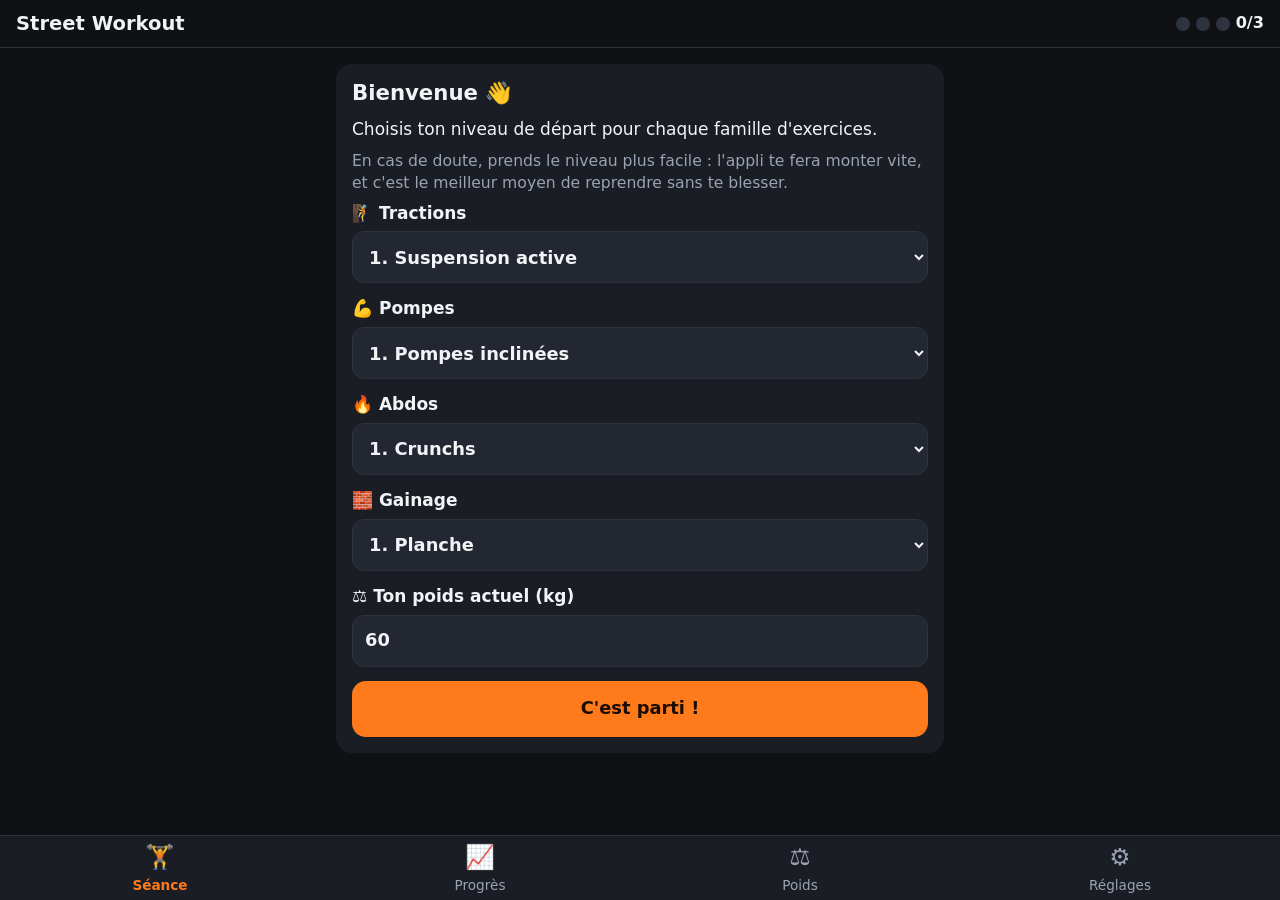
==== index.html @ 9a68c2a1 "Add files via upload" ====
<!DOCTYPE html>
<html lang="fr">
<head>
  <meta charset="UTF-8">
  <meta name="viewport" content="width=device-width, initial-scale=1, viewport-fit=cover">
  <meta name="theme-color" content="#0f1115">
  <meta name="description" content="Mes séances de street workout et ma progression">
  <title>Street Workout</title>

  <!-- Pour l'installation sur l'écran d'accueil -->
  <link rel="manifest" href="manifest.json">
  <link rel="icon" href="icones/icone-192.png">
  <!-- Spécial iPhone : icône, nom et barre du haut quand l'appli est installée -->
  <link rel="apple-touch-icon" href="icones/icone-180.png">
  <meta name="apple-mobile-web-app-capable" content="yes">
  <meta name="mobile-web-app-capable" content="yes">
  <meta name="apple-mobile-web-app-title" content="Workout">
  <meta name="apple-mobile-web-app-status-bar-style" content="black">

  <link rel="stylesheet" href="style.css">
</head>
<body>

  <!-- En-tête : titre + compteur de séances de la semaine -->
  <header class="entete">
    <h1>Street Workout</h1>
    <div id="compteur-semaine" class="compteur"></div>
  </header>

  <!-- Le contenu de l'onglet choisi est dessiné ici par app.js -->
  <main id="vue"></main>

  <!-- Barre d'onglets en bas de l'écran -->
  <nav class="onglets">
    <button data-action="onglet" data-vue="seance"><span>🏋️</span>Séance</button>
    <button data-action="onglet" data-vue="progres"><span>📈</span>Progrès</button>
    <button data-action="onglet" data-vue="poids"><span>⚖️</span>Poids</button>
    <button data-action="onglet" data-vue="reglages"><span>⚙️</span>Réglages</button>
  </nav>

  <!-- Minuteur plein écran (caché tant qu'il ne tourne pas) -->
  <div id="minuteur" class="minuteur cache">
    <div id="minuteur-titre" class="minuteur-titre">Repos</div>
    <div id="minuteur-temps" class="minuteur-temps">1:30</div>
    <div id="minuteur-sous" class="minuteur-sous"></div>
    <div class="minuteur-boutons">
      <button class="btn secondaire" data-action="minuteur-moins">−15 s</button>
      <button class="btn secondaire" data-action="minuteur-plus">+15 s</button>
    </div>
    <button class="btn principal" data-action="minuteur-passer">Passer ⏭</button>
  </div>

  <!-- Petit message temporaire -->
  <div id="toast" class="toast cache"></div>

  <!-- Le code de l'appli (l'ordre compte !) -->
  <script src="exercices.js"></script>
  <script src="progression.js"></script>
  <script src="app.js"></script>
</body>
</html>
---- style.css ----
/* =====================================================================
   style.css — LE DESIGN (mode sombre, pensé pour le téléphone)
   ===================================================================== */

/* Les couleurs de l'appli : change-les ici pour tout modifier d'un coup */
:root {
  --fond: #0f1115;
  --carte: #1a1d24;
  --carte-2: #232731;
  --ligne: #2e3340;
  --texte: #f1f3f6;
  --texte-doux: #9aa3b2;
  --accent: #ff7a1a;       /* orange */
  --accent-fonce: #c85a0a;
  --vert: #34c759;
  --rouge: #ff5a4f;
  --rayon: 16px;
  color-scheme: dark;
}

* { box-sizing: border-box; }

html, body {
  margin: 0;
  background: var(--fond);
  color: var(--texte);
  font-family: system-ui, -apple-system, "Segoe UI", Roboto, sans-serif;
  font-size: 17px;
  line-height: 1.4;
  -webkit-tap-highlight-color: transparent;
}

h1, h2, h3 { margin: 0; line-height: 1.2; }
h2 { font-size: 1.25rem; margin-bottom: 12px; }
h3 { font-size: 1.1rem; }
p { margin: 8px 0; }
.doux { color: var(--texte-doux); font-size: 0.92rem; }
.cache { display: none !important; }

/* ---------- En-tête ---------- */
.entete {
  position: sticky; top: 0; z-index: 10;
  display: flex; align-items: center; justify-content: space-between; gap: 8px;
  padding: calc(12px + env(safe-area-inset-top)) 16px 12px;
  background: var(--fond);
  border-bottom: 1px solid var(--ligne);
}
.entete h1 { font-size: 1.15rem; }
.compteur { display: flex; align-items: center; gap: 6px; font-weight: 600; font-size: 0.95rem; }
.point { width: 14px; height: 14px; border-radius: 50%; background: var(--ligne); }
.point.plein { background: var(--vert); }

/* ---------- Contenu ---------- */
main {
  max-width: 640px; margin: 0 auto;
  padding: 16px 16px calc(96px + env(safe-area-inset-bottom));
}

.carte {
  background: var(--carte);
  border-radius: var(--rayon);
  padding: 16px;
  margin-bottom: 16px;
}

/* ---------- Boutons ---------- */
button, input, select { font: inherit; color: inherit; }
button { cursor: pointer; }

.btn {
  display: block; width: 100%;
  min-height: 56px; padding: 12px 16px;
  border: none; border-radius: 14px;
  font-size: 1.05rem; font-weight: 700;
  text-align: center;
}
.btn + .btn { margin-top: 10px; }
.btn.principal { background: var(--accent); color: #1a0c00; }
.btn.principal:active { background: var(--accent-fonce); }
.btn.secondaire { background: var(--carte-2); color: var(--texte); border: 1px solid var(--ligne); }
.btn.danger { background: transparent; color: var(--rouge); border: 1px solid var(--rouge); }
.btn.petit { min-height: 44px; font-size: 0.95rem; font-weight: 600; }

/* ---------- Formulaires ---------- */
label.champ { display: block; margin-bottom: 14px; font-weight: 600; }
label.champ small { display: block; font-weight: 400; color: var(--texte-doux); }
input[type="number"], input[type="text"], select {
  display: block; width: 100%;
  min-height: 52px; margin-top: 6px; padding: 10px 12px;
  background: var(--carte-2); border: 1px solid var(--ligne); border-radius: 12px;
  font-size: 1.05rem;
}
/* Cacher les petites flèches des cases de nombres (on a nos boutons + / −) */
input[type="number"] { -moz-appearance: textfield; appearance: textfield; }
input::-webkit-outer-spin-button, input::-webkit-inner-spin-button { -webkit-appearance: none; margin: 0; }
input:focus, select:focus { outline: 2px solid var(--accent); outline-offset: 1px; }
.case { display: flex; align-items: center; gap: 12px; min-height: 48px; font-weight: 600; }
.case input { width: 24px; height: 24px; accent-color: var(--accent); }

.ligne-saisie { display: flex; gap: 10px; align-items: stretch; }
.ligne-saisie input { margin-top: 0; flex: 1; min-width: 0; }
.ligne-saisie .btn { width: auto; }

/* ---------- Séance ---------- */
.liste-plan { list-style: none; padding: 0; margin: 0 0 16px; }
.liste-plan li {
  display: flex; align-items: center; gap: 12px;
  padding: 12px 0; border-bottom: 1px solid var(--ligne);
}
.liste-plan li:last-child { border-bottom: none; }
.liste-plan .emoji { font-size: 1.6rem; }
.liste-plan .cible { margin-left: auto; font-weight: 700; color: var(--accent); white-space: nowrap; }

.avancement { height: 8px; border-radius: 4px; background: var(--ligne); overflow: hidden; margin: 8px 0 4px; }
.avancement > div { height: 100%; background: var(--accent); }
.avancement.vert > div { background: var(--vert); }

.exo.termine { outline: 2px solid var(--vert); }
.exo-entete { display: flex; align-items: center; gap: 12px; margin-bottom: 8px; }
.exo-entete .emoji { font-size: 2rem; }
.exo-famille { color: var(--texte-doux); font-size: 0.85rem; }
.objectif { font-size: 1rem; margin-bottom: 8px; }
.objectif b { color: var(--accent); font-size: 1.15rem; }

details { margin: 8px 0 12px; background: var(--carte-2); border-radius: 12px; padding: 10px 12px; }
summary { font-weight: 600; cursor: pointer; min-height: 28px; }
details p { color: var(--texte-doux); }

.serie {
  display: flex; align-items: center; gap: 8px;
  padding: 8px; margin-top: 8px;
  background: var(--carte-2); border-radius: 12px;
}
.serie.faite { background: rgba(52, 199, 89, 0.15); }
.serie-num { flex: 1; font-weight: 600; font-size: 0.95rem; min-width: 0; }
.serie input {
  width: 64px; min-height: 48px; margin: 0; padding: 4px;
  text-align: center; font-size: 1.3rem; font-weight: 700;
}
.btn-rond, .btn-valider {
  width: 48px; height: 48px; flex: none;
  border-radius: 50%; border: none;
  font-size: 1.5rem; font-weight: 700;
  background: var(--ligne); color: var(--texte);
}
.btn-valider { background: var(--accent); color: #1a0c00; }
.serie.faite .btn-valider { background: var(--vert); color: #04210d; }
button:disabled { opacity: 0.35; }

.bilan li { margin: 6px 0; }
.bilan ul { padding-left: 0; list-style: none; }

/* ---------- Progrès ---------- */
.niveau-ligne { padding: 12px 0; border-bottom: 1px solid var(--ligne); }
.niveau-ligne:last-child { border-bottom: none; }
.niveau-titre { display: flex; justify-content: space-between; gap: 8px; font-weight: 700; }
.choix-famille { display: grid; grid-template-columns: 1fr 1fr; gap: 8px; margin-bottom: 12px; }
.choix-famille button {
  min-height: 44px; padding: 6px 10px;
  border-radius: 22px; border: 1px solid var(--ligne);
  background: var(--carte-2); white-space: nowrap;
}
.choix-famille button.actif { background: var(--accent); color: #1a0c00; border-color: var(--accent); font-weight: 700; }
canvas.graphique { display: block; width: 100%; height: 220px; }

.stats { display: grid; grid-template-columns: repeat(3, 1fr); gap: 8px; text-align: center; }
.stats .chiffre { font-size: 1.6rem; font-weight: 800; color: var(--accent); }
.stats .doux { font-size: 0.8rem; }

.historique { list-style: none; padding: 0; margin: 0; }
.historique > li { padding: 12px 0; border-bottom: 1px solid var(--ligne); }
.historique > li:last-child { border-bottom: none; }
.historique .date { font-weight: 700; margin-bottom: 4px; }
.historique .exo-ligne { font-size: 0.92rem; color: var(--texte-doux); }

.grand-chiffre { font-size: 2.6rem; font-weight: 800; }
.btn-suppr {
  width: 44px; height: 44px; border: none; border-radius: 50%;
  background: transparent; color: var(--texte-doux); font-size: 1.1rem;
}
.ligne-poids { display: flex; align-items: center; justify-content: space-between; border-bottom: 1px solid var(--ligne); padding: 4px 0; }

/* ---------- Barre d'onglets ---------- */
.onglets {
  position: fixed; bottom: 0; left: 0; right: 0; z-index: 10;
  display: grid; grid-template-columns: repeat(4, 1fr);
  background: var(--carte);
  border-top: 1px solid var(--ligne);
  padding-bottom: env(safe-area-inset-bottom);
}
.onglets button {
  min-height: 64px; border: none; background: none;
  display: flex; flex-direction: column; align-items: center; justify-content: center; gap: 2px;
  color: var(--texte-doux); font-size: 0.8rem;
}
.onglets button span { font-size: 1.4rem; }
.onglets button.actif { color: var(--accent); font-weight: 700; }

/* ---------- Minuteur plein écran ---------- */
.minuteur {
  position: fixed; inset: 0; z-index: 50;
  display: flex; flex-direction: column; align-items: center; justify-content: center; gap: 16px;
  padding: 24px;
  background: rgba(10, 11, 14, 0.97);
  text-align: center;
}
.minuteur-titre { font-size: 1.5rem; font-weight: 700; color: var(--accent); }
.minuteur-temps { font-size: min(32vw, 160px); font-weight: 800; font-variant-numeric: tabular-nums; line-height: 1; }
.minuteur-sous { color: var(--texte-doux); min-height: 1.4em; }
.minuteur-boutons { display: flex; gap: 12px; width: 100%; max-width: 400px; }
.minuteur-boutons .btn { margin: 0; }
.minuteur > .btn { max-width: 400px; }

/* ---------- Alertes et vérification ---------- */
.carte.alerte { background: rgba(255, 122, 26, 0.15); border: 1px solid var(--accent); }
.diagnostic { list-style: none; padding: 0; margin: 12px 0 0; }
.diagnostic li { padding: 8px 0; border-bottom: 1px solid var(--ligne); font-size: 0.95rem; }
.diagnostic li:last-child { border-bottom: none; }

/* Clignotement orange à la fin du minuteur (remplace la vibration sur iPhone) */
body::after {
  content: ""; position: fixed; inset: 0; z-index: 100;
  background: var(--accent); opacity: 0; pointer-events: none;
}
body.flash::after { animation: clignote 1.5s ease-out; }
@keyframes clignote {
  0%, 30%, 60% { opacity: 0.85; }
  15%, 45%, 100% { opacity: 0; }
}

/* ---------- Toast ---------- */
.toast {
  position: fixed; left: 16px; right: 16px; bottom: calc(80px + env(safe-area-inset-bottom)); z-index: 60;
  max-width: 520px; margin: 0 auto;
  padding: 14px 16px; border-radius: 14px;
  background: var(--texte); color: var(--fond); font-weight: 600; text-align: center;
}
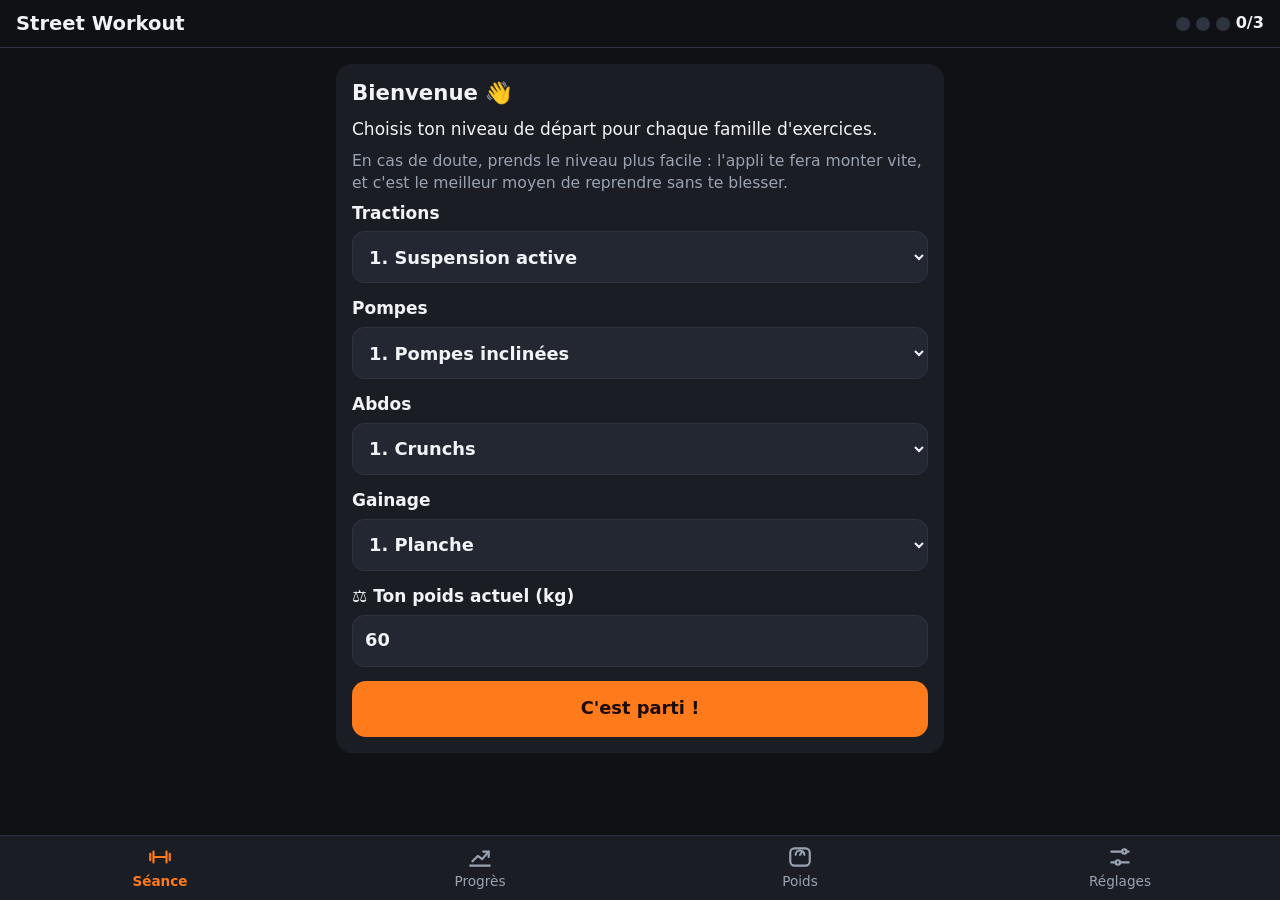
==== commit d4735a5d: "Animations des exercises , seance guidée , enchantment ,  records et tendance du poids" ====
--- a/index.html
+++ b/index.html
@@ -32,14 +32,16 @@
 
   <!-- Barre d'onglets en bas de l'écran -->
   <nav class="onglets">
-    <button data-action="onglet" data-vue="seance"><span>🏋️</span>Séance</button>
-    <button data-action="onglet" data-vue="progres"><span>📈</span>Progrès</button>
-    <button data-action="onglet" data-vue="poids"><span>⚖️</span>Poids</button>
-    <button data-action="onglet" data-vue="reglages"><span>⚙️</span>Réglages</button>
+    <button data-action="onglet" data-vue="seance"><svg class="icone" viewBox="0 0 24 24" aria-hidden="true"><path d="M3 9v6M6 7v10M18 7v10M21 9v6M6 12h12"/></svg>Séance</button>
+    <button data-action="onglet" data-vue="progres"><svg class="icone" viewBox="0 0 24 24" aria-hidden="true"><path d="M3 20h18M5 16l5-5 4 3 6-7"/><path d="M15 7h5v5"/></svg>Progrès</button>
+    <button data-action="onglet" data-vue="poids"><svg class="icone" viewBox="0 0 24 24" aria-hidden="true"><rect x="3" y="4" width="18" height="16" rx="4"/><path d="M8 10a4 4 0 0 1 8 0M12 10l1.5-2"/></svg>Poids</button>
+    <button data-action="onglet" data-vue="reglages"><svg class="icone" viewBox="0 0 24 24" aria-hidden="true"><path d="M4 7h10M18 7h2M4 17h4M12 17h8"/><circle cx="16" cy="7" r="2"/><circle cx="10" cy="17" r="2"/></svg>Réglages</button>
   </nav>
 
   <!-- Minuteur plein écran (caché tant qu'il ne tourne pas) -->
   <div id="minuteur" class="minuteur cache">
+    <button id="minuteur-stop" class="minuteur-stop cache" data-action="minuteur-stop">✕ Arrêter</button>
+    <div id="minuteur-visuel" class="minuteur-visuel"></div>
     <div id="minuteur-titre" class="minuteur-titre">Repos</div>
     <div id="minuteur-temps" class="minuteur-temps">1:30</div>
     <div id="minuteur-sous" class="minuteur-sous"></div>
@@ -55,6 +57,7 @@
 
   <!-- Le code de l'appli (l'ordre compte !) -->
   <script src="exercices.js"></script>
+  <script src="animations.js"></script>
   <script src="progression.js"></script>
   <script src="app.js"></script>
 </body>
--- a/style.css
+++ b/style.css
@@ -108,7 +108,7 @@
   padding: 12px 0; border-bottom: 1px solid var(--ligne);
 }
 .liste-plan li:last-child { border-bottom: none; }
-.liste-plan .emoji { font-size: 1.6rem; }
+.liste-plan li > div { flex: 1; min-width: 0; }
 .liste-plan .cible { margin-left: auto; font-weight: 700; color: var(--accent); white-space: nowrap; }
 
 .avancement { height: 8px; border-radius: 4px; background: var(--ligne); overflow: hidden; margin: 8px 0 4px; }
@@ -116,8 +116,6 @@
 .avancement.vert > div { background: var(--vert); }
 
 .exo.termine { outline: 2px solid var(--vert); }
-.exo-entete { display: flex; align-items: center; gap: 12px; margin-bottom: 8px; }
-.exo-entete .emoji { font-size: 2rem; }
 .exo-famille { color: var(--texte-doux); font-size: 0.85rem; }
 .objectif { font-size: 1rem; margin-bottom: 8px; }
 .objectif b { color: var(--accent); font-size: 1.15rem; }
@@ -132,13 +130,14 @@
   background: var(--carte-2); border-radius: 12px;
 }
 .serie.faite { background: rgba(52, 199, 89, 0.15); }
-.serie-num { flex: 1; font-weight: 600; font-size: 0.95rem; min-width: 0; }
+.serie-num { flex: 1; min-width: 0; font-weight: 800; font-size: 1.3rem; text-align: center; line-height: 1; }
+.serie-num small { display: block; font-size: 0.7rem; font-weight: 600; color: var(--texte-doux); }
 .serie input {
-  width: 64px; min-height: 48px; margin: 0; padding: 4px;
-  text-align: center; font-size: 1.3rem; font-weight: 700;
+  width: 62px; min-height: 54px; margin: 0; padding: 4px;
+  text-align: center; font-size: 1.4rem; font-weight: 700;
 }
 .btn-rond, .btn-valider {
-  width: 48px; height: 48px; flex: none;
+  width: 54px; height: 54px; flex: none;
   border-radius: 50%; border: none;
   font-size: 1.5rem; font-weight: 700;
   background: var(--ligne); color: var(--texte);
@@ -147,11 +146,69 @@
 .serie.faite .btn-valider { background: var(--vert); color: #04210d; }
 button:disabled { opacity: 0.35; }
 
-.bilan li { margin: 6px 0; }
+.bilan li { margin: 10px 0; display: flex; gap: 12px; align-items: flex-start; }
 .bilan ul { padding-left: 0; list-style: none; }
+.record { margin-top: 4px; color: var(--accent); font-weight: 700; }
+
+/* ---------- Personnages animés (animations.js) ---------- */
+.fig { display: block; }
+.fig .sol { stroke: var(--ligne); stroke-width: 2; }
+.fig .poteau { stroke: var(--ligne); stroke-width: 3; fill: none; stroke-linejoin: round; }
+.fig .barre, .fig .barre-face { fill: var(--texte-doux); stroke: var(--texte-doux); stroke-width: 4; stroke-linecap: round; }
+.fig .meuble { fill: var(--ligne); }
+.fig .membre, .fig .buste { fill: none; stroke: var(--texte); stroke-linecap: round; stroke-linejoin: round; stroke-width: 5.5; }
+.fig .buste { stroke-width: 7; }
+.fig .loin { stroke: var(--texte-doux); opacity: 0.6; }
+.fig .tete { fill: var(--texte); }
+.fig .elastique { fill: none; stroke: var(--accent); stroke-width: 2.2; stroke-linejoin: round; }
+.fig .sac { fill: var(--accent-fonce); }
+
+/* Petite image carrée dans les listes */
+.vignette {
+  width: 52px; height: 52px; flex: none;
+  background: var(--carte-2); border-radius: 12px;
+}
+.vignette .membre, .vignette .buste { stroke: var(--accent); }
+.vignette .tete { fill: var(--accent); }
+.vignette.mini { display: inline-block; width: 22px; height: 22px; border-radius: 6px; vertical-align: -6px; }
+
+/* Grande animation de l'exercice */
+.anim.grande {
+  background: var(--carte-2); border-radius: 14px; margin-bottom: 12px;
+  aspect-ratio: 4 / 3; overflow: hidden;
+}
+.anim.grande .fig { width: 100%; height: 100%; }
+
+/* Les 4 exercices de la séance, en haut (on touche pour changer) */
+.etapes-seance { display: grid; grid-template-columns: repeat(4, 1fr); gap: 8px; margin-bottom: 16px; }
+.etapes-seance button {
+  display: flex; flex-direction: column; align-items: center; gap: 4px;
+  min-height: 84px; padding: 8px 4px;
+  background: var(--carte); border: 2px solid transparent; border-radius: 14px;
+  font-weight: 700; font-size: 0.9rem;
+}
+.etapes-seance button.actif { border-color: var(--accent); }
+.etapes-seance button.termine span { color: var(--vert); }
+.etapes-seance .vignette { width: 48px; height: 48px; }
+
+.points { list-style: none; padding: 0; margin: 8px 0; }
+.points li { padding: 3px 0 3px 26px; position: relative; }
+.points li::before { content: "✓"; position: absolute; left: 4px; color: var(--vert); font-weight: 800; }
+.erreurs { list-style: none; padding: 0; margin: 8px 0; color: var(--texte-doux); }
+.erreurs li { padding: 3px 0 3px 26px; position: relative; }
+.erreurs li::before { content: "✗"; position: absolute; left: 4px; color: var(--rouge); font-weight: 800; }
+
+.nav-exo { display: grid; grid-template-columns: 1fr 1fr; gap: 10px; margin-bottom: 16px; }
+.nav-exo .btn + .btn { margin-top: 0; }
+
+/* Légende du graphique de poids */
+.legende { display: inline-block; width: 18px; height: 0; border-top: 3px dashed; vertical-align: middle; }
+.legende.vert { border-color: var(--vert); }
+.legende.gris { border-color: var(--texte-doux); border-top-width: 2px; }
 
 /* ---------- Progrès ---------- */
-.niveau-ligne { padding: 12px 0; border-bottom: 1px solid var(--ligne); }
+.niveau-ligne { display: flex; gap: 12px; align-items: center; padding: 12px 0; border-bottom: 1px solid var(--ligne); }
+.niveau-texte { flex: 1; min-width: 0; }
 .niveau-ligne:last-child { border-bottom: none; }
 .niveau-titre { display: flex; justify-content: space-between; gap: 8px; font-weight: 700; }
 .choix-famille { display: grid; grid-template-columns: 1fr 1fr; gap: 8px; margin-bottom: 12px; }
@@ -193,7 +250,7 @@
   display: flex; flex-direction: column; align-items: center; justify-content: center; gap: 2px;
   color: var(--texte-doux); font-size: 0.8rem;
 }
-.onglets button span { font-size: 1.4rem; }
+.onglets .icone { width: 26px; height: 26px; fill: none; stroke: currentColor; stroke-width: 2; stroke-linecap: round; stroke-linejoin: round; }
 .onglets button.actif { color: var(--accent); font-weight: 700; }
 
 /* ---------- Minuteur plein écran ---------- */
@@ -206,7 +263,16 @@
 }
 .minuteur-titre { font-size: 1.5rem; font-weight: 700; color: var(--accent); }
 .minuteur-temps { font-size: min(32vw, 160px); font-weight: 800; font-variant-numeric: tabular-nums; line-height: 1; }
-.minuteur-sous { color: var(--texte-doux); min-height: 1.4em; }
+.minuteur-sous { color: var(--texte-doux); min-height: 1.4em; white-space: pre-line; max-width: 420px; }
+.minuteur-visuel:empty { display: none; }
+.minuteur-visuel { width: 100%; max-width: 340px; }
+.minuteur-visuel .anim { margin: 0; }
+.minuteur-stop {
+  position: absolute; top: calc(12px + env(safe-area-inset-top)); right: 12px;
+  min-height: 44px; padding: 8px 14px; border-radius: 22px;
+  border: 1px solid var(--ligne); background: var(--carte-2); font-weight: 600;
+}
+@media (max-height: 700px) { .minuteur { gap: 10px; } .minuteur-visuel { max-width: 260px; } .minuteur-temps { font-size: min(26vw, 110px); } }
 .minuteur-boutons { display: flex; gap: 12px; width: 100%; max-width: 400px; }
 .minuteur-boutons .btn { margin: 0; }
 .minuteur > .btn { max-width: 400px; }
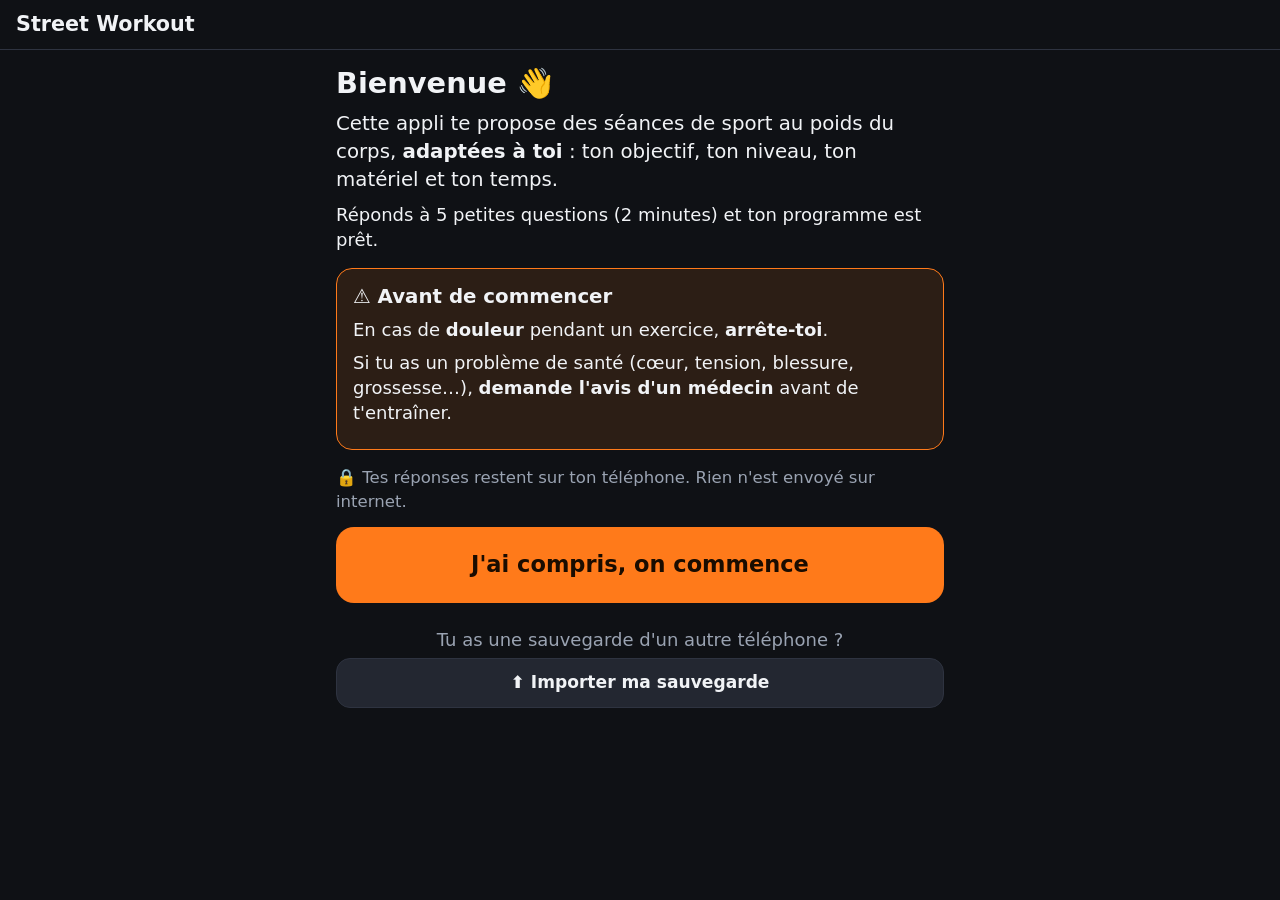
==== commit 74e72419: "Appli personnalisée pour tout le monde : questionnaire, test de niveau, programme adapté - Questionn" ====
--- a/index.html
+++ b/index.html
@@ -4,7 +4,7 @@
   <meta charset="UTF-8">
   <meta name="viewport" content="width=device-width, initial-scale=1, viewport-fit=cover">
   <meta name="theme-color" content="#0f1115">
-  <meta name="description" content="Mes séances de street workout et ma progression">
+  <meta name="description" content="Séances de street workout adaptées à chacun, au poids du corps, avec ou sans matériel">
   <title>Street Workout</title>
 
   <!-- Pour l'installation sur l'écran d'accueil -->
@@ -52,13 +52,24 @@
     <button class="btn principal" data-action="minuteur-passer">Passer ⏭</button>
   </div>
 
+  <!-- Fenêtre de confirmation (remplace les fenêtres du navigateur) -->
+  <div id="modale" class="modale cache">
+    <div class="modale-boite" role="dialog" aria-modal="true" aria-labelledby="modale-titre">
+      <h2 id="modale-titre"></h2>
+      <div id="modale-texte"></div>
+      <div id="modale-boutons"></div>
+    </div>
+  </div>
+
   <!-- Petit message temporaire -->
-  <div id="toast" class="toast cache"></div>
+  <div id="toast" class="toast cache" role="status" aria-live="polite"></div>
 
   <!-- Le code de l'appli (l'ordre compte !) -->
   <script src="exercices.js"></script>
   <script src="animations.js"></script>
   <script src="progression.js"></script>
+  <script src="programme.js"></script>
+  <script src="questionnaire.js"></script>
   <script src="app.js"></script>
 </body>
 </html>
--- a/style.css
+++ b/style.css
@@ -25,7 +25,7 @@
   background: var(--fond);
   color: var(--texte);
   font-family: system-ui, -apple-system, "Segoe UI", Roboto, sans-serif;
-  font-size: 17px;
+  font-size: 18px;
   line-height: 1.4;
   -webkit-tap-highlight-color: transparent;
 }
@@ -116,12 +116,12 @@
 .avancement.vert > div { background: var(--vert); }
 
 .exo.termine { outline: 2px solid var(--vert); }
-.exo-famille { color: var(--texte-doux); font-size: 0.85rem; }
-.objectif { font-size: 1rem; margin-bottom: 8px; }
-.objectif b { color: var(--accent); font-size: 1.15rem; }
+.exo-famille { color: var(--texte-doux); font-size: 0.9rem; }
+.objectif { font-size: 1.1rem; margin: 6px 0 10px; }
+.objectif b { color: var(--accent); font-size: 1.5rem; }
 
 details { margin: 8px 0 12px; background: var(--carte-2); border-radius: 12px; padding: 10px 12px; }
-summary { font-weight: 600; cursor: pointer; min-height: 28px; }
+summary { font-weight: 600; cursor: pointer; min-height: 44px; display: flex; align-items: center; }
 details p { color: var(--texte-doux); }
 
 .serie {
@@ -222,7 +222,7 @@
 
 .stats { display: grid; grid-template-columns: repeat(3, 1fr); gap: 8px; text-align: center; }
 .stats .chiffre { font-size: 1.6rem; font-weight: 800; color: var(--accent); }
-.stats .doux { font-size: 0.8rem; }
+.stats .doux { font-size: 0.85rem; }
 
 .historique { list-style: none; padding: 0; margin: 0; }
 .historique > li { padding: 12px 0; border-bottom: 1px solid var(--ligne); }
@@ -248,7 +248,7 @@
 .onglets button {
   min-height: 64px; border: none; background: none;
   display: flex; flex-direction: column; align-items: center; justify-content: center; gap: 2px;
-  color: var(--texte-doux); font-size: 0.8rem;
+  color: var(--texte-doux); font-size: 0.85rem;
 }
 .onglets .icone { width: 26px; height: 26px; fill: none; stroke: currentColor; stroke-width: 2; stroke-linecap: round; stroke-linejoin: round; }
 .onglets button.actif { color: var(--accent); font-weight: 700; }
@@ -301,3 +301,107 @@
   padding: 14px 16px; border-radius: 14px;
   background: var(--texte); color: var(--fond); font-weight: 600; text-align: center;
 }
+
+/* =====================================================================
+   AJOUTS : questionnaire, fenêtre de confirmation, aide, accessibilité
+   ===================================================================== */
+
+/* Texte lu seulement par les lecteurs d'écran (personnes malvoyantes) */
+.lecteur { position: absolute; width: 1px; height: 1px; overflow: hidden; clip: rect(0 0 0 0); white-space: nowrap; }
+
+/* Contour bien visible quand on navigue au clavier */
+button:focus-visible, .q-choix:focus-visible { outline: 3px solid var(--accent); outline-offset: 2px; }
+
+/* Très gros bouton (« Commencer ma séance du jour ») */
+.btn.geant { min-height: 76px; font-size: 1.25rem; border-radius: 18px; margin: 14px 0 10px; }
+.btn.espace { margin-bottom: 16px; }
+.btn.retour { width: auto; display: inline-block; margin-bottom: 12px; padding: 8px 18px; }
+
+/* Accueil */
+.accueil h2 { font-size: 1.5rem; }
+.legere { background: rgba(52, 199, 89, 0.12); border: 1px solid var(--vert); border-radius: 12px; padding: 10px 12px; }
+.invitation { border: 2px solid var(--accent); }
+.encouragement { font-size: 1.15rem; font-weight: 700; color: var(--vert); }
+
+/* Pendant la séance */
+.exo-nom { font-size: 1.6rem; margin: 4px 0; }
+.exo h4 { margin: 14px 0 2px; font-size: 1rem; }
+.desc { font-size: 1.02rem; }
+.astuce { background: var(--carte-2); border-radius: 12px; padding: 10px 12px; }
+.aide-serie { margin-top: 14px; }
+.anim.moyenne { background: var(--carte-2); border-radius: 14px; aspect-ratio: 4 / 3; max-height: 200px; margin: 0 auto 10px; }
+.anim.moyenne .fig { width: 100%; height: 100%; }
+
+/* Pendant le questionnaire : pas d'onglets en bas */
+body.mode-assistant .onglets { display: none; }
+body.mode-assistant main { padding-bottom: calc(32px + env(safe-area-inset-bottom)); }
+
+.q-progression { margin-bottom: 16px; }
+.q-progression-texte { font-weight: 700; color: var(--texte-doux); font-size: 0.95rem; }
+.q-progression .avancement { height: 10px; border-radius: 5px; }
+.assistant h2 { font-size: 1.6rem; margin-bottom: 10px; }
+.q-intro { font-size: 1.1rem; }
+.q-question { font-size: 1.2rem; margin: 18px 0 10px; }
+.q-choix-liste { display: grid; gap: 10px; }
+.q-choix-liste.deux { grid-template-columns: 1fr 1fr; }
+.q-choix-liste.deux .q-choix:first-child { grid-column: 1 / -1; }
+.q-choix {
+  display: flex; flex-direction: column; justify-content: center; gap: 2px;
+  min-height: 64px; width: 100%; padding: 12px 16px;
+  background: var(--carte); color: var(--texte);
+  border: 2px solid var(--ligne); border-radius: 16px;
+  font-size: 1.12rem; font-weight: 700; text-align: left;
+}
+.q-choix small { font-weight: 400; color: var(--texte-doux); font-size: 0.92rem; }
+.q-choix.actif { border-color: var(--accent); background: rgba(255, 122, 26, 0.16); }
+.q-choix.actif span::after { content: " ✓"; color: var(--accent); }
+.q-rangee { display: flex; gap: 8px; }
+.q-choix.rond { align-items: center; text-align: center; padding: 8px 4px; flex: 1; min-width: 0; font-size: 1.35rem; }
+.q-choix.rond small { font-size: 0.8rem; }
+.q-nav { display: grid; grid-template-columns: 1fr 1.6fr; gap: 10px; margin-top: 24px; }
+.q-nav .btn + .btn { margin-top: 0; }
+.q-deux-champs { display: grid; grid-template-columns: 1fr 1fr; gap: 10px; }
+.q-deja { margin: 24px 0 6px; color: var(--texte-doux); text-align: center; }
+.champ.centre { text-align: center; margin: 16px 0 6px; }
+.q-compteur { display: flex; align-items: center; justify-content: center; gap: 14px; }
+.q-compteur input { width: 110px; margin: 0; text-align: center; font-size: 2rem; font-weight: 800; min-height: 64px; }
+.q-compteur .btn-rond { width: 64px; height: 64px; font-size: 1.8rem; }
+.carte.avertissement { background: rgba(255, 122, 26, 0.12); border: 1px solid var(--accent); margin-top: 16px; }
+.carte.avertissement h3 { margin-bottom: 6px; }
+
+/* Résumé du profil (Réglages) */
+.resume { list-style: none; padding: 0; margin: 0 0 14px; }
+.resume li { display: flex; justify-content: space-between; gap: 12px; padding: 8px 0; border-bottom: 1px solid var(--ligne); }
+.resume li span { color: var(--texte-doux); }
+.resume li b { text-align: right; }
+
+/* Comment ça marche */
+.aide ol { padding-left: 22px; margin: 0; }
+.aide ol li { margin-bottom: 10px; }
+.aide dt { font-weight: 800; color: var(--accent); margin-top: 10px; }
+.aide dd { margin: 2px 0 0; }
+
+/* Fenêtre de confirmation */
+.modale {
+  position: fixed; inset: 0; z-index: 80;
+  display: flex; align-items: flex-end; justify-content: center;
+  padding: 16px 16px calc(16px + env(safe-area-inset-bottom));
+  background: rgba(0, 0, 0, 0.7);
+}
+.modale-boite {
+  width: 100%; max-width: 520px; max-height: 90vh; overflow-y: auto;
+  background: var(--carte); border: 1px solid var(--ligne); border-radius: 20px; padding: 20px;
+}
+.modale-boite h2 { font-size: 1.35rem; }
+#modale-boutons { margin-top: 16px; }
+/* Pendant le questionnaire, le message apparaît en haut (pour ne pas cacher les boutons) */
+body.mode-assistant .toast { bottom: auto; top: calc(70px + env(safe-area-inset-top)); }
+
+/* Très petits écrans (iPhone SE…) : on resserre un peu les lignes de séries */
+@media (max-width: 360px) {
+  main { padding-left: 10px; padding-right: 10px; }
+  .serie { gap: 5px; padding: 6px; }
+  .btn-rond, .btn-valider { width: 46px; height: 46px; font-size: 1.3rem; }
+  .serie input { width: 50px; min-height: 46px; font-size: 1.25rem; }
+  .q-choix.rond { font-size: 1.15rem; }
+}
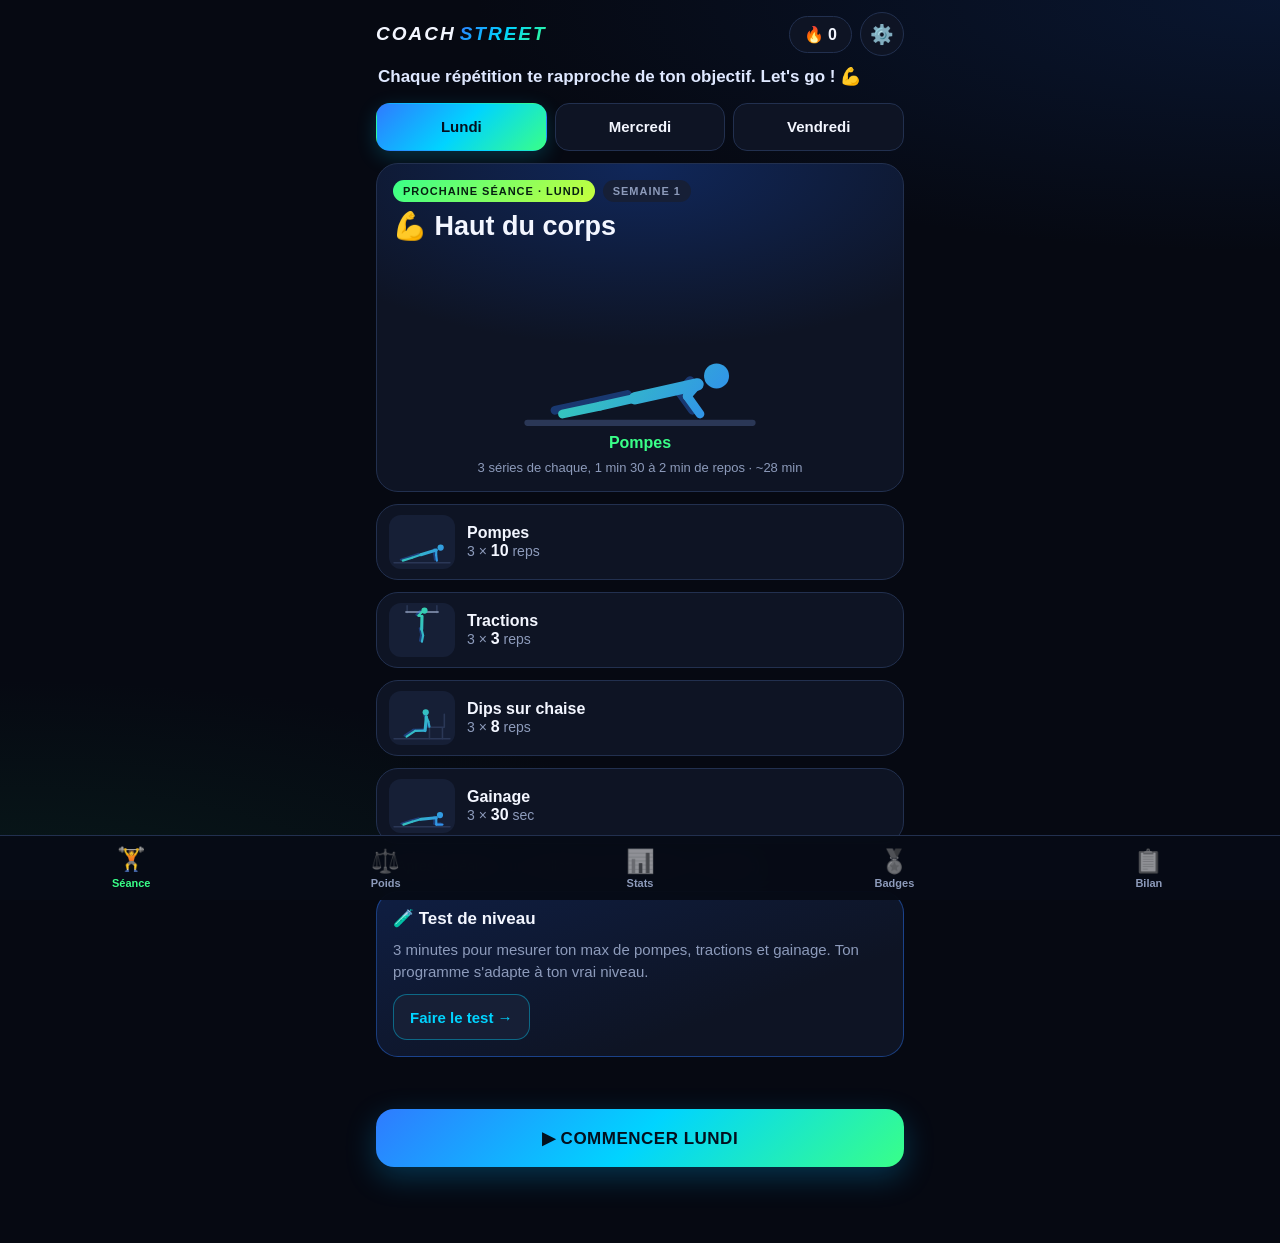
==== commit 9c574029: "Coach Street sans Telegram : tout le bot dans l'appli, nouveau design - Règles reprises à l'identiqu" ====
--- a/index.html
+++ b/index.html
@@ -2,74 +2,57 @@
 <html lang="fr">
 <head>
   <meta charset="UTF-8">
+  <!-- viewport-fit=cover : l'appli occupe tout l'écran, on gère nous-mêmes l'encoche et le bas -->
   <meta name="viewport" content="width=device-width, initial-scale=1, viewport-fit=cover">
-  <meta name="theme-color" content="#0f1115">
-  <meta name="description" content="Séances de street workout adaptées à chacun, au poids du corps, avec ou sans matériel">
-  <title>Street Workout</title>
+  <meta name="theme-color" content="#060912">
+  <meta name="description" content="Coach Street : ton coach de street workout, séances guidées, XP, badges et suivi du poids">
+  <title>Coach Street</title>
 
   <!-- Pour l'installation sur l'écran d'accueil -->
   <link rel="manifest" href="manifest.json">
   <link rel="icon" href="icones/icone-192.png">
-  <!-- Spécial iPhone : icône, nom et barre du haut quand l'appli est installée -->
   <link rel="apple-touch-icon" href="icones/icone-180.png">
   <meta name="apple-mobile-web-app-capable" content="yes">
   <meta name="mobile-web-app-capable" content="yes">
-  <meta name="apple-mobile-web-app-title" content="Workout">
-  <meta name="apple-mobile-web-app-status-bar-style" content="black">
+  <meta name="apple-mobile-web-app-title" content="Coach Street">
+  <meta name="apple-mobile-web-app-status-bar-style" content="black-translucent">
 
   <link rel="stylesheet" href="style.css">
 </head>
 <body>
+  <!-- Les dégradés utilisés par les bonshommes et les anneaux -->
+  <svg width="0" height="0" style="position:absolute" aria-hidden="true">
+    <defs>
+      <linearGradient id="cs-g" gradientUnits="userSpaceOnUse" x1="0" y1="0" x2="200" y2="160">
+        <stop offset="0" stop-color="#39ff88"/><stop offset="1" stop-color="#2f7bff"/>
+      </linearGradient>
+      <linearGradient id="cs-ring" x1="0" y1="0" x2="1" y2="1">
+        <stop offset="0" stop-color="#39ff88"/><stop offset="1" stop-color="#00c2ff"/>
+      </linearGradient>
+      <linearGradient id="cs-blue" x1="0" y1="0" x2="1" y2="1">
+        <stop offset="0" stop-color="#00d4ff"/><stop offset="1" stop-color="#2f5bff"/>
+      </linearGradient>
+    </defs>
+  </svg>
 
-  <!-- En-tête : titre + compteur de séances de la semaine -->
-  <header class="entete">
-    <h1>Street Workout</h1>
-    <div id="compteur-semaine" class="compteur"></div>
-  </header>
+  <!-- Le contenu de l'écran est dessiné ici par app.js -->
+  <main id="app"></main>
 
-  <!-- Le contenu de l'onglet choisi est dessiné ici par app.js -->
-  <main id="vue"></main>
-
-  <!-- Barre d'onglets en bas de l'écran -->
-  <nav class="onglets">
-    <button data-action="onglet" data-vue="seance"><svg class="icone" viewBox="0 0 24 24" aria-hidden="true"><path d="M3 9v6M6 7v10M18 7v10M21 9v6M6 12h12"/></svg>Séance</button>
-    <button data-action="onglet" data-vue="progres"><svg class="icone" viewBox="0 0 24 24" aria-hidden="true"><path d="M3 20h18M5 16l5-5 4 3 6-7"/><path d="M15 7h5v5"/></svg>Progrès</button>
-    <button data-action="onglet" data-vue="poids"><svg class="icone" viewBox="0 0 24 24" aria-hidden="true"><rect x="3" y="4" width="18" height="16" rx="4"/><path d="M8 10a4 4 0 0 1 8 0M12 10l1.5-2"/></svg>Poids</button>
-    <button data-action="onglet" data-vue="reglages"><svg class="icone" viewBox="0 0 24 24" aria-hidden="true"><path d="M4 7h10M18 7h2M4 17h4M12 17h8"/><circle cx="16" cy="7" r="2"/><circle cx="10" cy="17" r="2"/></svg>Réglages</button>
+  <!-- Barre d'onglets en bas -->
+  <nav id="nav">
+    <button data-vue="seance"><span>🏋️</span>Séance</button>
+    <button data-vue="poids"><span>⚖️</span>Poids</button>
+    <button data-vue="stats"><span>📊</span>Stats</button>
+    <button data-vue="badges"><span>🏅</span>Badges</button>
+    <button data-vue="bilan"><span>📋</span>Bilan</button>
   </nav>
 
-  <!-- Minuteur plein écran (caché tant qu'il ne tourne pas) -->
-  <div id="minuteur" class="minuteur cache">
-    <button id="minuteur-stop" class="minuteur-stop cache" data-action="minuteur-stop">✕ Arrêter</button>
-    <div id="minuteur-visuel" class="minuteur-visuel"></div>
-    <div id="minuteur-titre" class="minuteur-titre">Repos</div>
-    <div id="minuteur-temps" class="minuteur-temps">1:30</div>
-    <div id="minuteur-sous" class="minuteur-sous"></div>
-    <div class="minuteur-boutons">
-      <button class="btn secondaire" data-action="minuteur-moins">−15 s</button>
-      <button class="btn secondaire" data-action="minuteur-plus">+15 s</button>
-    </div>
-    <button class="btn principal" data-action="minuteur-passer">Passer ⏭</button>
-  </div>
+  <div id="toast" role="status" aria-live="polite"></div>
+  <canvas id="confettis"></canvas>
 
-  <!-- Fenêtre de confirmation (remplace les fenêtres du navigateur) -->
-  <div id="modale" class="modale cache">
-    <div class="modale-boite" role="dialog" aria-modal="true" aria-labelledby="modale-titre">
-      <h2 id="modale-titre"></h2>
-      <div id="modale-texte"></div>
-      <div id="modale-boutons"></div>
-    </div>
-  </div>
-
-  <!-- Petit message temporaire -->
-  <div id="toast" class="toast cache" role="status" aria-live="polite"></div>
-
-  <!-- Le code de l'appli (l'ordre compte !) -->
-  <script src="exercices.js"></script>
-  <script src="animations.js"></script>
-  <script src="progression.js"></script>
-  <script src="programme.js"></script>
-  <script src="questionnaire.js"></script>
+  <!-- Le code (l'ordre compte : les règles d'abord, puis les dessins, puis les écrans) -->
+  <script src="coach.js"></script>
+  <script src="figures.js"></script>
   <script src="app.js"></script>
 </body>
 </html>
--- a/style.css
+++ b/style.css
@@ -1,407 +1,280 @@
 /* =====================================================================
-   style.css — LE DESIGN (mode sombre, pensé pour le téléphone)
+   style.css — LE DESIGN : fond sombre, bleu électrique, vert fluo
+   ---------------------------------------------------------------------
+   Toutes les couleurs sont définies une seule fois ici (les "variables").
+   env(safe-area-inset-…) = la place prise par l'encoche et la barre du
+   bas de l'iPhone : on l'ajoute aux marges pour que rien ne soit caché.
    ===================================================================== */
 
-/* Les couleurs de l'appli : change-les ici pour tout modifier d'un coup */
 :root {
-  --fond: #0f1115;
-  --carte: #1a1d24;
-  --carte-2: #232731;
-  --ligne: #2e3340;
-  --texte: #f1f3f6;
-  --texte-doux: #9aa3b2;
-  --accent: #ff7a1a;       /* orange */
-  --accent-fonce: #c85a0a;
-  --vert: #34c759;
-  --rouge: #ff5a4f;
-  --rayon: 16px;
+  --bg: #060912;
+  --card: #0e1424;
+  --card2: #161f36;
+  --line: #22304f;
+  --txt: #f3f6ff;
+  --mut: #8d9bbb;
+  --blue: #2f7bff;      /* bleu électrique */
+  --cyan: #00d4ff;
+  --green: #39ff88;     /* vert fluo */
+  --lime: #c6ff3d;
+  --ko: #ff4d6d;
+  --grad: linear-gradient(135deg, var(--blue), var(--cyan) 50%, var(--green));
+  --grad2: linear-gradient(135deg, var(--green), var(--lime));
+  --top: env(safe-area-inset-top, 0px);
+  --bottom: env(safe-area-inset-bottom, 0px);
+  --nav-h: 64px;
   color-scheme: dark;
 }
 
-* { box-sizing: border-box; }
-
+* { box-sizing: border-box; margin: 0; padding: 0; -webkit-tap-highlight-color: transparent; }
 html, body {
-  margin: 0;
-  background: var(--fond);
-  color: var(--texte);
-  font-family: system-ui, -apple-system, "Segoe UI", Roboto, sans-serif;
-  font-size: 18px;
-  line-height: 1.4;
-  -webkit-tap-highlight-color: transparent;
-}
-
-h1, h2, h3 { margin: 0; line-height: 1.2; }
-h2 { font-size: 1.25rem; margin-bottom: 12px; }
-h3 { font-size: 1.1rem; }
-p { margin: 8px 0; }
-.doux { color: var(--texte-doux); font-size: 0.92rem; }
+  background: var(--bg);
+  color: var(--txt);
+  font-family: -apple-system, BlinkMacSystemFont, "SF Pro Display", "Segoe UI", Roboto, Inter, sans-serif;
+  font-size: 16px;
+  overscroll-behavior: none;
+}
+body {
+  min-height: 100vh;
+  background:
+    radial-gradient(90% 40% at 100% 0%, #10306b55, transparent 70%),
+    radial-gradient(80% 35% at 0% 100%, #0f5a3a33, transparent 70%),
+    var(--bg);
+  background-attachment: fixed;
+  -webkit-user-select: none; user-select: none;
+}
+input, textarea { -webkit-user-select: text; user-select: text; }
+button { font: inherit; color: inherit; border: 0; background: none; cursor: pointer; touch-action: manipulation; }
+.num { font-variant-numeric: tabular-nums; }
+.center { text-align: center; }
+.pad { padding: 20px 0; }
 .cache { display: none !important; }
 
-/* ---------- En-tête ---------- */
-.entete {
-  position: sticky; top: 0; z-index: 10;
-  display: flex; align-items: center; justify-content: space-between; gap: 8px;
-  padding: calc(12px + env(safe-area-inset-top)) 16px 12px;
-  background: var(--fond);
-  border-bottom: 1px solid var(--ligne);
-}
-.entete h1 { font-size: 1.15rem; }
-.compteur { display: flex; align-items: center; gap: 6px; font-weight: 600; font-size: 0.95rem; }
-.point { width: 14px; height: 14px; border-radius: 50%; background: var(--ligne); }
-.point.plein { background: var(--vert); }
-
-/* ---------- Contenu ---------- */
-main {
-  max-width: 640px; margin: 0 auto;
-  padding: 16px 16px calc(96px + env(safe-area-inset-bottom));
-}
-
-.carte {
-  background: var(--carte);
-  border-radius: var(--rayon);
-  padding: 16px;
-  margin-bottom: 16px;
-}
-
-/* ---------- Boutons ---------- */
-button, input, select { font: inherit; color: inherit; }
-button { cursor: pointer; }
-
-.btn {
-  display: block; width: 100%;
-  min-height: 56px; padding: 12px 16px;
-  border: none; border-radius: 14px;
-  font-size: 1.05rem; font-weight: 700;
-  text-align: center;
-}
-.btn + .btn { margin-top: 10px; }
-.btn.principal { background: var(--accent); color: #1a0c00; }
-.btn.principal:active { background: var(--accent-fonce); }
-.btn.secondaire { background: var(--carte-2); color: var(--texte); border: 1px solid var(--ligne); }
-.btn.danger { background: transparent; color: var(--rouge); border: 1px solid var(--rouge); }
-.btn.petit { min-height: 44px; font-size: 0.95rem; font-weight: 600; }
-
-/* ---------- Formulaires ---------- */
-label.champ { display: block; margin-bottom: 14px; font-weight: 600; }
-label.champ small { display: block; font-weight: 400; color: var(--texte-doux); }
-input[type="number"], input[type="text"], select {
-  display: block; width: 100%;
-  min-height: 52px; margin-top: 6px; padding: 10px 12px;
-  background: var(--carte-2); border: 1px solid var(--ligne); border-radius: 12px;
-  font-size: 1.05rem;
-}
-/* Cacher les petites flèches des cases de nombres (on a nos boutons + / −) */
-input[type="number"] { -moz-appearance: textfield; appearance: textfield; }
-input::-webkit-outer-spin-button, input::-webkit-inner-spin-button { -webkit-appearance: none; margin: 0; }
-input:focus, select:focus { outline: 2px solid var(--accent); outline-offset: 1px; }
-.case { display: flex; align-items: center; gap: 12px; min-height: 48px; font-weight: 600; }
-.case input { width: 24px; height: 24px; accent-color: var(--accent); }
-
-.ligne-saisie { display: flex; gap: 10px; align-items: stretch; }
-.ligne-saisie input { margin-top: 0; flex: 1; min-width: 0; }
-.ligne-saisie .btn { width: auto; }
-
-/* ---------- Séance ---------- */
-.liste-plan { list-style: none; padding: 0; margin: 0 0 16px; }
-.liste-plan li {
-  display: flex; align-items: center; gap: 12px;
-  padding: 12px 0; border-bottom: 1px solid var(--ligne);
-}
-.liste-plan li:last-child { border-bottom: none; }
-.liste-plan li > div { flex: 1; min-width: 0; }
-.liste-plan .cible { margin-left: auto; font-weight: 700; color: var(--accent); white-space: nowrap; }
-
-.avancement { height: 8px; border-radius: 4px; background: var(--ligne); overflow: hidden; margin: 8px 0 4px; }
-.avancement > div { height: 100%; background: var(--accent); }
-.avancement.vert > div { background: var(--vert); }
-
-.exo.termine { outline: 2px solid var(--vert); }
-.exo-famille { color: var(--texte-doux); font-size: 0.9rem; }
-.objectif { font-size: 1.1rem; margin: 6px 0 10px; }
-.objectif b { color: var(--accent); font-size: 1.5rem; }
-
-details { margin: 8px 0 12px; background: var(--carte-2); border-radius: 12px; padding: 10px 12px; }
-summary { font-weight: 600; cursor: pointer; min-height: 44px; display: flex; align-items: center; }
-details p { color: var(--texte-doux); }
-
-.serie {
-  display: flex; align-items: center; gap: 8px;
-  padding: 8px; margin-top: 8px;
-  background: var(--carte-2); border-radius: 12px;
-}
-.serie.faite { background: rgba(52, 199, 89, 0.15); }
-.serie-num { flex: 1; min-width: 0; font-weight: 800; font-size: 1.3rem; text-align: center; line-height: 1; }
-.serie-num small { display: block; font-size: 0.7rem; font-weight: 600; color: var(--texte-doux); }
-.serie input {
-  width: 62px; min-height: 54px; margin: 0; padding: 4px;
-  text-align: center; font-size: 1.4rem; font-weight: 700;
-}
-.btn-rond, .btn-valider {
-  width: 54px; height: 54px; flex: none;
-  border-radius: 50%; border: none;
-  font-size: 1.5rem; font-weight: 700;
-  background: var(--ligne); color: var(--texte);
-}
-.btn-valider { background: var(--accent); color: #1a0c00; }
-.serie.faite .btn-valider { background: var(--vert); color: #04210d; }
-button:disabled { opacity: 0.35; }
-
-.bilan li { margin: 10px 0; display: flex; gap: 12px; align-items: flex-start; }
-.bilan ul { padding-left: 0; list-style: none; }
-.record { margin-top: 4px; color: var(--accent); font-weight: 700; }
-
-/* ---------- Personnages animés (animations.js) ---------- */
-.fig { display: block; }
-.fig .sol { stroke: var(--ligne); stroke-width: 2; }
-.fig .poteau { stroke: var(--ligne); stroke-width: 3; fill: none; stroke-linejoin: round; }
-.fig .barre, .fig .barre-face { fill: var(--texte-doux); stroke: var(--texte-doux); stroke-width: 4; stroke-linecap: round; }
-.fig .meuble { fill: var(--ligne); }
-.fig .membre, .fig .buste { fill: none; stroke: var(--texte); stroke-linecap: round; stroke-linejoin: round; stroke-width: 5.5; }
-.fig .buste { stroke-width: 7; }
-.fig .loin { stroke: var(--texte-doux); opacity: 0.6; }
-.fig .tete { fill: var(--texte); }
-.fig .elastique { fill: none; stroke: var(--accent); stroke-width: 2.2; stroke-linejoin: round; }
-.fig .sac { fill: var(--accent-fonce); }
-
-/* Petite image carrée dans les listes */
-.vignette {
-  width: 52px; height: 52px; flex: none;
-  background: var(--carte-2); border-radius: 12px;
-}
-.vignette .membre, .vignette .buste { stroke: var(--accent); }
-.vignette .tete { fill: var(--accent); }
-.vignette.mini { display: inline-block; width: 22px; height: 22px; border-radius: 6px; vertical-align: -6px; }
-
-/* Grande animation de l'exercice */
-.anim.grande {
-  background: var(--carte-2); border-radius: 14px; margin-bottom: 12px;
-  aspect-ratio: 4 / 3; overflow: hidden;
-}
-.anim.grande .fig { width: 100%; height: 100%; }
-
-/* Les 4 exercices de la séance, en haut (on touche pour changer) */
-.etapes-seance { display: grid; grid-template-columns: repeat(4, 1fr); gap: 8px; margin-bottom: 16px; }
-.etapes-seance button {
-  display: flex; flex-direction: column; align-items: center; gap: 4px;
-  min-height: 84px; padding: 8px 4px;
-  background: var(--carte); border: 2px solid transparent; border-radius: 14px;
-  font-weight: 700; font-size: 0.9rem;
-}
-.etapes-seance button.actif { border-color: var(--accent); }
-.etapes-seance button.termine span { color: var(--vert); }
-.etapes-seance .vignette { width: 48px; height: 48px; }
-
-.points { list-style: none; padding: 0; margin: 8px 0; }
-.points li { padding: 3px 0 3px 26px; position: relative; }
-.points li::before { content: "✓"; position: absolute; left: 4px; color: var(--vert); font-weight: 800; }
-.erreurs { list-style: none; padding: 0; margin: 8px 0; color: var(--texte-doux); }
-.erreurs li { padding: 3px 0 3px 26px; position: relative; }
-.erreurs li::before { content: "✗"; position: absolute; left: 4px; color: var(--rouge); font-weight: 800; }
-
-.nav-exo { display: grid; grid-template-columns: 1fr 1fr; gap: 10px; margin-bottom: 16px; }
-.nav-exo .btn + .btn { margin-top: 0; }
-
-/* Légende du graphique de poids */
-.legende { display: inline-block; width: 18px; height: 0; border-top: 3px dashed; vertical-align: middle; }
-.legende.vert { border-color: var(--vert); }
-.legende.gris { border-color: var(--texte-doux); border-top-width: 2px; }
-
-/* ---------- Progrès ---------- */
-.niveau-ligne { display: flex; gap: 12px; align-items: center; padding: 12px 0; border-bottom: 1px solid var(--ligne); }
-.niveau-texte { flex: 1; min-width: 0; }
-.niveau-ligne:last-child { border-bottom: none; }
-.niveau-titre { display: flex; justify-content: space-between; gap: 8px; font-weight: 700; }
-.choix-famille { display: grid; grid-template-columns: 1fr 1fr; gap: 8px; margin-bottom: 12px; }
-.choix-famille button {
-  min-height: 44px; padding: 6px 10px;
-  border-radius: 22px; border: 1px solid var(--ligne);
-  background: var(--carte-2); white-space: nowrap;
-}
-.choix-famille button.actif { background: var(--accent); color: #1a0c00; border-color: var(--accent); font-weight: 700; }
-canvas.graphique { display: block; width: 100%; height: 220px; }
-
-.stats { display: grid; grid-template-columns: repeat(3, 1fr); gap: 8px; text-align: center; }
-.stats .chiffre { font-size: 1.6rem; font-weight: 800; color: var(--accent); }
-.stats .doux { font-size: 0.85rem; }
-
-.historique { list-style: none; padding: 0; margin: 0; }
-.historique > li { padding: 12px 0; border-bottom: 1px solid var(--ligne); }
-.historique > li:last-child { border-bottom: none; }
-.historique .date { font-weight: 700; margin-bottom: 4px; }
-.historique .exo-ligne { font-size: 0.92rem; color: var(--texte-doux); }
-
-.grand-chiffre { font-size: 2.6rem; font-weight: 800; }
-.btn-suppr {
-  width: 44px; height: 44px; border: none; border-radius: 50%;
-  background: transparent; color: var(--texte-doux); font-size: 1.1rem;
-}
-.ligne-poids { display: flex; align-items: center; justify-content: space-between; border-bottom: 1px solid var(--ligne); padding: 4px 0; }
-
-/* ---------- Barre d'onglets ---------- */
-.onglets {
-  position: fixed; bottom: 0; left: 0; right: 0; z-index: 10;
-  display: grid; grid-template-columns: repeat(4, 1fr);
-  background: var(--carte);
-  border-top: 1px solid var(--ligne);
-  padding-bottom: env(safe-area-inset-bottom);
-}
-.onglets button {
-  min-height: 64px; border: none; background: none;
-  display: flex; flex-direction: column; align-items: center; justify-content: center; gap: 2px;
-  color: var(--texte-doux); font-size: 0.85rem;
-}
-.onglets .icone { width: 26px; height: 26px; fill: none; stroke: currentColor; stroke-width: 2; stroke-linecap: round; stroke-linejoin: round; }
-.onglets button.actif { color: var(--accent); font-weight: 700; }
-
-/* ---------- Minuteur plein écran ---------- */
-.minuteur {
-  position: fixed; inset: 0; z-index: 50;
-  display: flex; flex-direction: column; align-items: center; justify-content: center; gap: 16px;
-  padding: 24px;
-  background: rgba(10, 11, 14, 0.97);
-  text-align: center;
-}
-.minuteur-titre { font-size: 1.5rem; font-weight: 700; color: var(--accent); }
-.minuteur-temps { font-size: min(32vw, 160px); font-weight: 800; font-variant-numeric: tabular-nums; line-height: 1; }
-.minuteur-sous { color: var(--texte-doux); min-height: 1.4em; white-space: pre-line; max-width: 420px; }
-.minuteur-visuel:empty { display: none; }
-.minuteur-visuel { width: 100%; max-width: 340px; }
-.minuteur-visuel .anim { margin: 0; }
-.minuteur-stop {
-  position: absolute; top: calc(12px + env(safe-area-inset-top)); right: 12px;
-  min-height: 44px; padding: 8px 14px; border-radius: 22px;
-  border: 1px solid var(--ligne); background: var(--carte-2); font-weight: 600;
-}
-@media (max-height: 700px) { .minuteur { gap: 10px; } .minuteur-visuel { max-width: 260px; } .minuteur-temps { font-size: min(26vw, 110px); } }
-.minuteur-boutons { display: flex; gap: 12px; width: 100%; max-width: 400px; }
-.minuteur-boutons .btn { margin: 0; }
-.minuteur > .btn { max-width: 400px; }
-
-/* ---------- Alertes et vérification ---------- */
-.carte.alerte { background: rgba(255, 122, 26, 0.15); border: 1px solid var(--accent); }
-.diagnostic { list-style: none; padding: 0; margin: 12px 0 0; }
-.diagnostic li { padding: 8px 0; border-bottom: 1px solid var(--ligne); font-size: 0.95rem; }
-.diagnostic li:last-child { border-bottom: none; }
-
-/* Clignotement orange à la fin du minuteur (remplace la vibration sur iPhone) */
-body::after {
-  content: ""; position: fixed; inset: 0; z-index: 100;
-  background: var(--accent); opacity: 0; pointer-events: none;
-}
-body.flash::after { animation: clignote 1.5s ease-out; }
-@keyframes clignote {
-  0%, 30%, 60% { opacity: 0.85; }
-  15%, 45%, 100% { opacity: 0; }
-}
-
-/* ---------- Toast ---------- */
-.toast {
-  position: fixed; left: 16px; right: 16px; bottom: calc(80px + env(safe-area-inset-bottom)); z-index: 60;
-  max-width: 520px; margin: 0 auto;
-  padding: 14px 16px; border-radius: 14px;
-  background: var(--texte); color: var(--fond); font-weight: 600; text-align: center;
-}
-
-/* =====================================================================
-   AJOUTS : questionnaire, fenêtre de confirmation, aide, accessibilité
-   ===================================================================== */
-
-/* Texte lu seulement par les lecteurs d'écran (personnes malvoyantes) */
-.lecteur { position: absolute; width: 1px; height: 1px; overflow: hidden; clip: rect(0 0 0 0); white-space: nowrap; }
-
-/* Contour bien visible quand on navigue au clavier */
-button:focus-visible, .q-choix:focus-visible { outline: 3px solid var(--accent); outline-offset: 2px; }
-
-/* Très gros bouton (« Commencer ma séance du jour ») */
-.btn.geant { min-height: 76px; font-size: 1.25rem; border-radius: 18px; margin: 14px 0 10px; }
-.btn.espace { margin-bottom: 16px; }
-.btn.retour { width: auto; display: inline-block; margin-bottom: 12px; padding: 8px 18px; }
-
-/* Accueil */
-.accueil h2 { font-size: 1.5rem; }
-.legere { background: rgba(52, 199, 89, 0.12); border: 1px solid var(--vert); border-radius: 12px; padding: 10px 12px; }
-.invitation { border: 2px solid var(--accent); }
-.encouragement { font-size: 1.15rem; font-weight: 700; color: var(--vert); }
-
-/* Pendant la séance */
-.exo-nom { font-size: 1.6rem; margin: 4px 0; }
-.exo h4 { margin: 14px 0 2px; font-size: 1rem; }
-.desc { font-size: 1.02rem; }
-.astuce { background: var(--carte-2); border-radius: 12px; padding: 10px 12px; }
-.aide-serie { margin-top: 14px; }
-.anim.moyenne { background: var(--carte-2); border-radius: 14px; aspect-ratio: 4 / 3; max-height: 200px; margin: 0 auto 10px; }
-.anim.moyenne .fig { width: 100%; height: 100%; }
-
-/* Pendant le questionnaire : pas d'onglets en bas */
-body.mode-assistant .onglets { display: none; }
-body.mode-assistant main { padding-bottom: calc(32px + env(safe-area-inset-bottom)); }
-
-.q-progression { margin-bottom: 16px; }
-.q-progression-texte { font-weight: 700; color: var(--texte-doux); font-size: 0.95rem; }
-.q-progression .avancement { height: 10px; border-radius: 5px; }
-.assistant h2 { font-size: 1.6rem; margin-bottom: 10px; }
-.q-intro { font-size: 1.1rem; }
-.q-question { font-size: 1.2rem; margin: 18px 0 10px; }
-.q-choix-liste { display: grid; gap: 10px; }
-.q-choix-liste.deux { grid-template-columns: 1fr 1fr; }
-.q-choix-liste.deux .q-choix:first-child { grid-column: 1 / -1; }
-.q-choix {
-  display: flex; flex-direction: column; justify-content: center; gap: 2px;
-  min-height: 64px; width: 100%; padding: 12px 16px;
-  background: var(--carte); color: var(--texte);
-  border: 2px solid var(--ligne); border-radius: 16px;
-  font-size: 1.12rem; font-weight: 700; text-align: left;
-}
-.q-choix small { font-weight: 400; color: var(--texte-doux); font-size: 0.92rem; }
-.q-choix.actif { border-color: var(--accent); background: rgba(255, 122, 26, 0.16); }
-.q-choix.actif span::after { content: " ✓"; color: var(--accent); }
-.q-rangee { display: flex; gap: 8px; }
-.q-choix.rond { align-items: center; text-align: center; padding: 8px 4px; flex: 1; min-width: 0; font-size: 1.35rem; }
-.q-choix.rond small { font-size: 0.8rem; }
-.q-nav { display: grid; grid-template-columns: 1fr 1.6fr; gap: 10px; margin-top: 24px; }
-.q-nav .btn + .btn { margin-top: 0; }
-.q-deux-champs { display: grid; grid-template-columns: 1fr 1fr; gap: 10px; }
-.q-deja { margin: 24px 0 6px; color: var(--texte-doux); text-align: center; }
-.champ.centre { text-align: center; margin: 16px 0 6px; }
-.q-compteur { display: flex; align-items: center; justify-content: center; gap: 14px; }
-.q-compteur input { width: 110px; margin: 0; text-align: center; font-size: 2rem; font-weight: 800; min-height: 64px; }
-.q-compteur .btn-rond { width: 64px; height: 64px; font-size: 1.8rem; }
-.carte.avertissement { background: rgba(255, 122, 26, 0.12); border: 1px solid var(--accent); margin-top: 16px; }
-.carte.avertissement h3 { margin-bottom: 6px; }
-
-/* Résumé du profil (Réglages) */
-.resume { list-style: none; padding: 0; margin: 0 0 14px; }
-.resume li { display: flex; justify-content: space-between; gap: 12px; padding: 8px 0; border-bottom: 1px solid var(--ligne); }
-.resume li span { color: var(--texte-doux); }
-.resume li b { text-align: right; }
-
-/* Comment ça marche */
-.aide ol { padding-left: 22px; margin: 0; }
-.aide ol li { margin-bottom: 10px; }
-.aide dt { font-weight: 800; color: var(--accent); margin-top: 10px; }
-.aide dd { margin: 2px 0 0; }
-
-/* Fenêtre de confirmation */
-.modale {
-  position: fixed; inset: 0; z-index: 80;
-  display: flex; align-items: flex-end; justify-content: center;
-  padding: 16px 16px calc(16px + env(safe-area-inset-bottom));
-  background: rgba(0, 0, 0, 0.7);
-}
-.modale-boite {
-  width: 100%; max-width: 520px; max-height: 90vh; overflow-y: auto;
-  background: var(--carte); border: 1px solid var(--ligne); border-radius: 20px; padding: 20px;
-}
-.modale-boite h2 { font-size: 1.35rem; }
-#modale-boutons { margin-top: 16px; }
-/* Pendant le questionnaire, le message apparaît en haut (pour ne pas cacher les boutons) */
-body.mode-assistant .toast { bottom: auto; top: calc(70px + env(safe-area-inset-top)); }
-
-/* Très petits écrans (iPhone SE…) : on resserre un peu les lignes de séries */
-@media (max-width: 360px) {
-  main { padding-left: 10px; padding-right: 10px; }
-  .serie { gap: 5px; padding: 6px; }
-  .btn-rond, .btn-valider { width: 46px; height: 46px; font-size: 1.3rem; }
-  .serie input { width: 50px; min-height: 46px; font-size: 1.25rem; }
-  .q-choix.rond { font-size: 1.15rem; }
-}
+#app {
+  max-width: 560px;
+  margin: 0 auto;
+  padding: calc(12px + var(--top)) max(16px, env(safe-area-inset-right)) calc(var(--nav-h) + 110px + var(--bottom)) max(16px, env(safe-area-inset-left));
+}
+.fadein { animation: fadein .35s ease both; }
+@keyframes fadein { from { opacity: 0; transform: translateY(8px); } to { opacity: 1; transform: none; } }
+
+.card { background: var(--card); border: 1px solid var(--line); border-radius: 22px; padding: 16px; margin-bottom: 12px; }
+.card-blue { border-color: #2f7bff66; background: linear-gradient(160deg, #0f1e42, var(--card) 70%); }
+.card-ask { border-color: #39ff8866; background: linear-gradient(160deg, #0c2a22, var(--card) 70%); }
+
+/* ---- En-tête ---- */
+.top { display: flex; justify-content: space-between; align-items: center; margin-bottom: 10px; min-height: 44px; }
+.brand { font-weight: 900; letter-spacing: 2px; font-size: 19px; font-style: italic; }
+.brand span { background: var(--grad); -webkit-background-clip: text; background-clip: text; color: transparent; margin-left: 4px; }
+.top-r { display: flex; gap: 8px; align-items: center; }
+.streak { background: var(--card); border: 1px solid var(--line); padding: 8px 14px; border-radius: 99px; font-weight: 800; }
+.icon-btn { width: 44px; height: 44px; border-radius: 50%; background: var(--card); border: 1px solid var(--line); font-size: 19px; }
+.motiv { font-size: 17px; font-weight: 700; line-height: 1.35; margin: 2px 2px 14px; color: #dfe8ff; }
+
+/* ---- Niveau et barres ---- */
+.lvl-row { display: flex; justify-content: space-between; align-items: baseline; margin-bottom: 10px; }
+.lvl-name { font-weight: 800; font-size: 18px; }
+.xp { color: var(--green); font-weight: 900; }
+.bar { height: 10px; background: var(--card2); border-radius: 99px; overflow: hidden; }
+.bar.lg { height: 14px; }
+.bar i { display: block; height: 100%; background: var(--grad); border-radius: 99px; transition: width 1s ease; box-shadow: 0 0 14px #00d4ff88; }
+.lvl-sub { color: var(--mut); font-size: 13px; margin-top: 8px; }
+
+/* ---- Question "c'est fait ?" ---- */
+.ask { font-weight: 800; font-size: 17px; line-height: 1.35; margin-bottom: 12px; }
+.ask-btns { display: grid; grid-template-columns: repeat(3, 1fr); gap: 8px; }
+.big { min-height: 72px; border-radius: 16px; font-weight: 800; font-size: 15px; display: flex; flex-direction: column; align-items: center; justify-content: center; gap: 2px; border: 2px solid transparent; transition: transform .1s; }
+.big span { font-size: 24px; }
+.big:active { transform: scale(.95); }
+.big.ok { background: #123d2b; border-color: #39ff8866; color: var(--green); }
+.big.ko { background: #3a1420; border-color: #ff4d6d55; color: #ff8aa0; }
+.big.later { background: var(--card2); border-color: var(--line); }
+
+/* ---- Jours + carte principale ---- */
+.days { display: flex; gap: 8px; margin-bottom: 12px; }
+.chip { flex: 1; min-height: 48px; border-radius: 14px; background: var(--card); border: 1px solid var(--line); text-align: center; font-weight: 800; font-size: 15px; text-transform: capitalize; position: relative; }
+.chip.on { background: var(--grad); border-color: transparent; color: #04101f; box-shadow: 0 6px 20px #00d4ff33; }
+.chip .dot { position: absolute; top: -7px; right: -3px; background: var(--green); color: #032313; font-size: 10px; padding: 2px 6px; border-radius: 99px; font-weight: 900; }
+.hero { position: relative; overflow: hidden; background: radial-gradient(120% 90% at 50% 0%, #10275a 0%, var(--card) 62%); }
+.tags { display: flex; gap: 8px; margin-bottom: 8px; flex-wrap: wrap; }
+.tag { font-size: 11px; font-weight: 900; letter-spacing: 1px; padding: 5px 10px; border-radius: 99px; background: var(--grad2); color: #062010; }
+.tag.g { background: var(--card2); color: var(--mut); }
+.hero h1 { font-size: 27px; font-weight: 900; margin: 4px 0 2px; }
+.hero-fig { height: 190px; display: flex; align-items: center; justify-content: center; }
+.hero-lbl { text-align: center; font-weight: 800; color: var(--green); min-height: 22px; }
+.hero-meta { text-align: center; color: var(--mut); font-size: 13px; margin-top: 4px; }
+.banner { background: #0f3324; border: 1px solid #39ff8855; color: var(--green); font-weight: 700; border-radius: 14px; padding: 12px 14px; margin-bottom: 12px; font-size: 15px; }
+.banner.ko { background: #3a1420; border-color: #ff4d6d55; color: #ff8aa0; }
+.row { display: flex; align-items: center; gap: 12px; padding: 10px 12px; }
+.mini { width: 66px; height: 54px; background: var(--card2); border-radius: 12px; display: flex; align-items: center; justify-content: center; flex-shrink: 0; }
+.rinfo { flex: 1; min-width: 0; }
+.rinfo b { display: block; font-size: 16px; }
+.rinfo small { color: var(--mut); font-size: 14px; }
+.rinfo strong { color: var(--txt); font-size: 16px; }
+.rec { font-size: 14px; color: var(--lime); font-weight: 800; white-space: nowrap; }
+.notes { margin: 4px 4px 14px; }
+.notes p { color: var(--mut); font-size: 14px; line-height: 1.5; }
+
+/* ---- Boutons ---- */
+.cta { display: block; width: 100%; min-height: 58px; padding: 16px; border-radius: 18px; background: var(--grad); color: #03101e; font-weight: 900; font-size: 17px; letter-spacing: .5px; box-shadow: 0 10px 30px #00b4ff40; transition: transform .1s; }
+.cta:active { transform: scale(.97); }
+.cta.sec { background: var(--card2); color: var(--txt); box-shadow: none; border: 1px solid var(--line); }
+.cta.small { width: auto; min-height: 52px; padding: 0 18px; font-size: 15px; flex-shrink: 0; }
+.cta.danger { background: #ff4d6d; color: #fff; box-shadow: none; }
+.cta-wrap { position: fixed; left: 0; right: 0; bottom: calc(var(--nav-h) + 12px + var(--bottom)); padding: 0 16px; max-width: 560px; margin: 0 auto; z-index: 5; }
+.cta-wrap::before { content: ""; position: absolute; left: 0; right: 0; bottom: -14px; height: 100px; background: linear-gradient(transparent, var(--bg) 45%); z-index: -1; }
+.cta-wrap.solo { bottom: calc(16px + var(--bottom)); }
+.btn-s { min-height: 46px; padding: 10px 16px; border-radius: 14px; background: var(--card2); border: 1px solid var(--line); font-weight: 800; font-size: 15px; margin-top: 12px; }
+.btn-s.accent { color: var(--cyan); border-color: #00d4ff66; }
+.btn-s.danger { color: #ff8aa0; border-color: #ff4d6d66; }
+.btn-row { display: flex; gap: 8px; margin-top: 12px; }
+.btn-row > * { flex: 1; margin-top: 0; }
+.h2 { font-weight: 800; font-size: 17px; margin-bottom: 10px; display: flex; justify-content: space-between; align-items: center; gap: 8px; }
+.h2 small { color: var(--mut); font-weight: 600; font-size: 12px; text-align: right; }
+.page-h { font-size: 22px; margin: 4px 2px 12px; }
+.muted { color: var(--mut); font-size: 15px; line-height: 1.45; }
+.hint { color: var(--mut); font-size: 13px; margin-top: 8px; text-align: center; }
+.ok-txt { color: var(--green); }
+.ko-txt { color: var(--ko); }
+.accent-txt { color: var(--lime); }
+
+/* ---- Champs de saisie (16 px minimum : sinon l'iPhone zoome) ---- */
+.lbl { display: block; color: var(--mut); font-size: 13px; font-weight: 700; margin: 14px 0 6px; text-transform: uppercase; letter-spacing: .5px; }
+.input { width: 100%; min-width: 0; background: var(--card2); border: 1px solid var(--line); color: var(--txt); border-radius: 14px; padding: 14px; font-size: 18px; font-weight: 700; font-family: inherit; }
+.input:focus { outline: 2px solid var(--blue); outline-offset: 1px; }
+.input.code { font-size: 13px; font-weight: 500; font-family: ui-monospace, Menlo, monospace; word-break: break-all; margin-top: 12px; resize: vertical; }
+.big-input { font-size: 34px; text-align: center; }
+.wrow { display: flex; gap: 8px; align-items: stretch; }
+.wrow .input { flex: 1; }
+
+/* ---- Barre d'onglets ---- */
+#nav { position: fixed; left: 0; right: 0; bottom: 0; z-index: 6; display: flex; justify-content: space-around;
+  background: #070b16ee; backdrop-filter: blur(16px); -webkit-backdrop-filter: blur(16px); border-top: 1px solid var(--line);
+  padding: 6px max(4px, env(safe-area-inset-right)) calc(6px + var(--bottom)) max(4px, env(safe-area-inset-left)); }
+#nav button { flex: 1; min-height: 52px; display: flex; flex-direction: column; align-items: center; justify-content: center; gap: 2px; font-size: 11px; font-weight: 800; color: var(--mut); border-radius: 12px; }
+#nav button span { font-size: 23px; filter: grayscale(1); opacity: .55; transition: transform .2s; }
+#nav button.on { color: var(--green); }
+#nav button.on span { filter: none; opacity: 1; transform: translateY(-2px); }
+
+/* ---- Stats ---- */
+.tiles { display: grid; grid-template-columns: 1fr 1fr; gap: 10px; margin-bottom: 12px; }
+.tiles.three { grid-template-columns: 1fr 1fr 1fr; }
+.tile { background: var(--card); border: 1px solid var(--line); border-radius: 18px; padding: 14px; }
+.tile .v { font-size: 28px; font-weight: 900; }
+.tile .l { color: var(--mut); font-size: 12px; font-weight: 700; text-transform: uppercase; letter-spacing: .5px; margin-top: 2px; }
+.wbig { display: flex; gap: 14px; align-items: baseline; margin-bottom: 4px; flex-wrap: wrap; }
+.wbig b { font-size: 34px; font-weight: 900; }
+.up { color: var(--green); font-weight: 900; font-size: 18px; }
+.goal-line { margin-top: 10px; font-size: 15px; }
+.chart { width: 100%; height: auto; margin-top: 12px; }
+.cal { display: grid; grid-template-columns: repeat(12, 1fr); grid-template-rows: repeat(7, 1fr); grid-auto-flow: column; gap: 4px; }
+.cal i { aspect-ratio: 1; border-radius: 4px; background: var(--card2); }
+.cal i.ok { background: var(--green); box-shadow: 0 0 6px #39ff8866; }
+.cal i.ko { background: var(--ko); }
+.cal i.miss { background: transparent; border: 1px solid #3a4a70; }
+.cal i.fut { opacity: .25; }
+.cal i.today { outline: 2px solid var(--cyan); outline-offset: 1px; }
+.legend { display: flex; gap: 14px; margin-top: 10px; font-size: 12px; color: var(--mut); }
+.legend em { display: inline-block; width: 11px; height: 11px; border-radius: 3px; margin-right: 4px; vertical-align: -1px; }
+.legend em.ok { background: var(--green); }
+.legend em.ko { background: var(--ko); }
+.legend em.miss { border: 1px solid #3a4a70; }
+.recs div { display: flex; justify-content: space-between; gap: 12px; padding: 11px 0; border-bottom: 1px solid var(--line); font-weight: 700; }
+.recs div span:first-child { white-space: nowrap; }
+.recs div span:last-child { text-align: right; }
+.recs div:last-child { border: 0; }
+
+/* ---- Badges ---- */
+.bgrid { display: grid; grid-template-columns: 1fr 1fr; gap: 10px; }
+.badge { background: var(--card); border: 1px solid var(--line); border-radius: 18px; padding: 14px; text-align: center; }
+.badge .e { font-size: 38px; margin-bottom: 6px; display: block; }
+.badge b { display: block; font-size: 15px; }
+.badge small { color: var(--mut); font-size: 12px; }
+.badge.on { border-color: #39ff8866; background: radial-gradient(100% 100% at 50% 0%, #0f3a2a, var(--card)); box-shadow: 0 0 22px #39ff8822; }
+.badge.off .e { filter: grayscale(1) brightness(.6); }
+.badge.off b { color: var(--mut); }
+
+/* ---- Bilan ---- */
+.bilan-big { display: flex; align-items: baseline; gap: 10px; margin: 6px 0 10px; }
+.bilan-big b { font-size: 48px; font-weight: 900; background: var(--grad); -webkit-background-clip: text; background-clip: text; color: transparent; }
+.bilan-big span { color: var(--mut); }
+.boxes { display: flex; gap: 8px; margin-bottom: 12px; }
+.boxes i { flex: 1; height: 14px; border-radius: 99px; background: var(--card2); }
+.boxes i.on { background: var(--grad2); box-shadow: 0 0 12px #39ff8866; }
+.verdict { margin: 16px 0 10px; padding: 14px; border-radius: 16px; background: linear-gradient(135deg, #0f2a5a, #0f3a2a); font-weight: 800; font-size: 17px; line-height: 1.4; text-align: center; }
+
+/* ---- Séance guidée ---- */
+.wk { min-height: calc(100vh - 40px - var(--top) - var(--bottom)); display: flex; flex-direction: column; }
+.wk-top { display: flex; align-items: center; gap: 12px; margin-bottom: 14px; }
+.x { width: 44px; height: 44px; border-radius: 50%; background: var(--card); border: 1px solid var(--line); font-size: 17px; flex-shrink: 0; }
+.segs { flex: 1; display: flex; gap: 3px; }
+.segs i { flex: 1; height: 6px; border-radius: 9px; background: var(--card2); }
+.segs i.d { background: var(--grad); }
+.segs i.c { background: #39ff8888; animation: pulse 1.2s infinite; }
+@keyframes pulse { 50% { opacity: .4; } }
+.clock { font-weight: 800; color: var(--mut); min-width: 46px; text-align: right; }
+.wk-name { font-size: 29px; font-weight: 900; text-align: center; }
+.wk-set { text-align: center; color: var(--green); font-weight: 900; letter-spacing: 2px; font-size: 13px; margin-top: 2px; }
+.wk-fig { height: 190px; display: flex; align-items: center; justify-content: center; margin: 6px 0; }
+.tapper { width: 200px; height: 200px; border-radius: 50%; margin: 0 auto; display: flex; flex-direction: column; align-items: center; justify-content: center;
+  background: radial-gradient(circle at 50% 35%, #12306a, var(--card)); border: 3px solid var(--cyan); box-shadow: 0 0 44px #00d4ff44, inset 0 0 30px #00000066; transition: transform .08s; }
+.tapper:active { transform: scale(.94); }
+.tap-count { font-size: 76px; font-weight: 900; line-height: 1; }
+.tap-goal { color: var(--mut); font-weight: 800; }
+.tap-hint { color: var(--mut); font-size: 12px; margin-top: 4px; }
+.under { display: flex; justify-content: center; align-items: stretch; gap: 10px; margin: 16px 0 0; }
+.under .btn-s { margin-top: 0; }
+.big-s { min-width: 58px; min-height: 58px; font-size: 18px; border-radius: 18px; }
+.grow { flex: 1; }
+.ring { position: relative; width: 230px; height: 230px; margin: 0 auto; }
+.ring svg { width: 100%; height: 100%; }
+.ring-bg { fill: none; stroke: var(--card2); stroke-width: 12; }
+.ring-fg { fill: none; stroke: url(#cs-ring); stroke-width: 12; stroke-linecap: round; transition: stroke-dashoffset .25s linear; filter: drop-shadow(0 0 8px #39ff8888); }
+.ring-in { position: absolute; inset: 0; display: flex; flex-direction: column; align-items: center; justify-content: center; }
+.ring-t { font-size: 58px; font-weight: 900; }
+.ring-s { color: var(--mut); font-weight: 800; font-size: 13px; letter-spacing: 1px; }
+.rest-title { text-align: center; font-size: 15px; font-weight: 900; letter-spacing: 3px; color: var(--cyan); margin: 10px 0 16px; }
+.rest .ring-fg { stroke: url(#cs-blue); filter: drop-shadow(0 0 8px #00d4ff88); }
+.choice { display: flex; justify-content: center; gap: 8px; margin: 18px 0 12px; }
+.choice button { flex: 1; min-height: 52px; border-radius: 14px; background: var(--card); border: 2px solid var(--line); font-weight: 800; font-size: 16px; }
+.choice button.on { border-color: var(--cyan); color: var(--cyan); background: #0b2140; }
+.next { display: flex; align-items: center; gap: 12px; margin-top: 16px; }
+.next .mini { width: 80px; height: 64px; }
+.go { animation: go .6s ease; }
+@keyframes go { 0% { transform: scale(.7); opacity: 0; } 60% { transform: scale(1.08); } 100% { transform: none; opacity: 1; } }
+
+/* ---- Fin de séance ---- */
+.done-h { text-align: center; margin: 26px 0 6px; font-size: 34px; font-weight: 900; font-style: italic; background: var(--grad); -webkit-background-clip: text; background-clip: text; color: transparent; }
+.done-s { text-align: center; color: var(--mut); margin-bottom: 18px; }
+.feel { display: flex; gap: 8px; }
+.feel button { flex: 1; min-height: 76px; padding: 12px 4px; border-radius: 16px; background: var(--card2); border: 2px solid transparent; font-weight: 800; font-size: 15px; }
+.feel button span { display: block; font-size: 28px; margin-bottom: 2px; }
+.feel button.on { border-color: var(--green); background: #0f3324; }
+.newrec { background: #1f2a0c; border: 1px solid #c6ff3d55; color: var(--lime); border-radius: 14px; padding: 12px 14px; font-weight: 800; margin-top: 8px; }
+
+/* ---- Fenêtres, messages, toast ---- */
+.modal { position: fixed; inset: 0; background: #000b; display: flex; align-items: flex-end; z-index: 20; animation: fadein .2s; }
+.sheet { background: var(--card); border-top: 1px solid var(--line); width: 100%; max-width: 560px; margin: 0 auto; max-height: calc(100vh - var(--top) - 20px); overflow-y: auto;
+  border-radius: 26px 26px 0 0; padding: 22px 18px calc(18px + var(--bottom)); }
+.sheet h3 { font-size: 21px; margin-bottom: 10px; }
+.sheet-btns .cta { margin-top: 10px; }
+.msg { white-space: pre-line; font-size: 16px; line-height: 1.5; background: var(--card2); border-radius: 16px; padding: 14px; -webkit-user-select: text; user-select: text; }
+#toast { position: fixed; left: 50%; top: calc(14px + var(--top)); transform: translate(-50%, calc(-100px - var(--top))); background: #15203a; border: 1px solid #2f7bff88;
+  padding: 13px 18px; border-radius: 16px; font-weight: 700; font-size: 15px; z-index: 30; transition: transform .3s; width: max-content; max-width: 90%; box-shadow: 0 10px 30px #0008; }
+#toast.on { transform: translate(-50%, 0); }
+#confettis { position: fixed; inset: 0; width: 100%; height: 100%; pointer-events: none; z-index: 25; }
+
+/* ---- Bonshommes ---- */
+.fig { overflow: visible; }
+.fig.xl { width: 250px; height: 200px; }
+.fig.sm { width: 62px; height: 50px; }
+.fig line { stroke: url(#cs-g); stroke-width: 7; stroke-linecap: round; }
+.fig .sp { stroke-width: 10; }
+.fig .hd { fill: url(#cs-g); }
+.fig .bk line { stroke: #2f7bff; }
+.fig .prop { stroke: #2a3756; stroke-width: 5; stroke-linecap: round; fill: none; }
+.fig .barre-fixe { stroke: #8d9bbb; }
+
+@media (prefers-reduced-motion: reduce) {
+  .fadein, .go, .segs i.c { animation: none; }
+}
